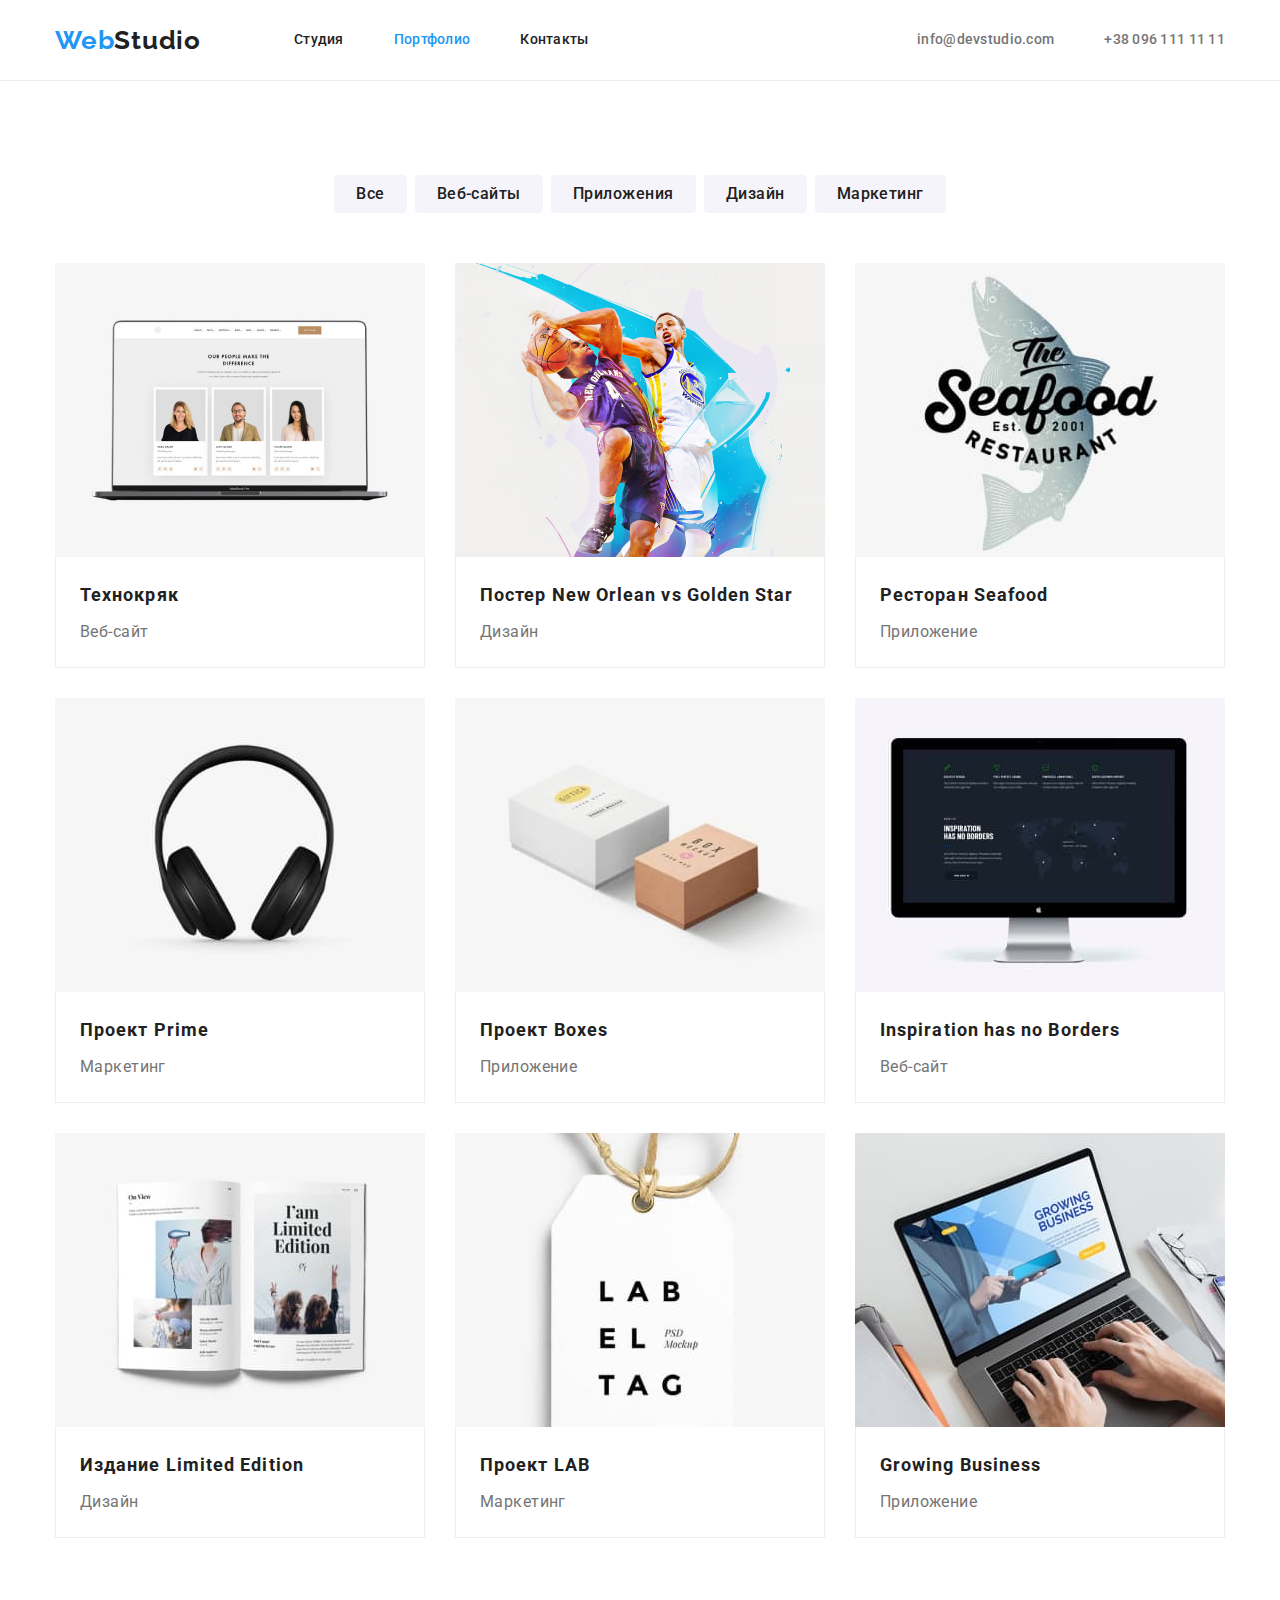
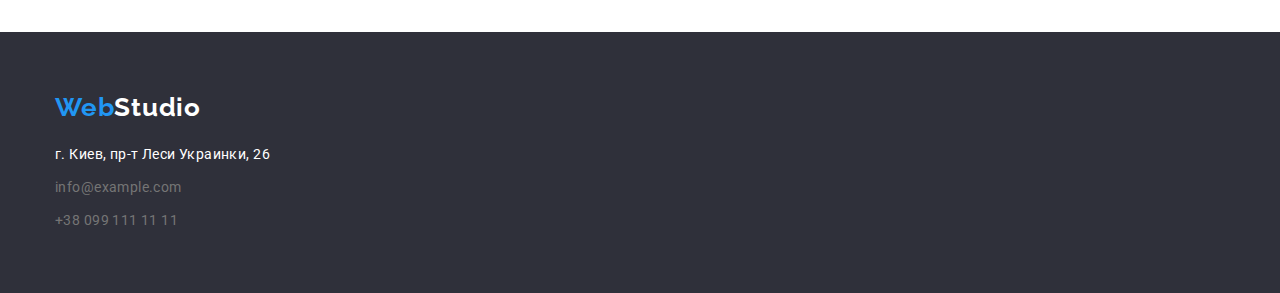
==== portfolio.html @ 189f7c7a "Добавляет макет" ====
<!DOCTYPE html>
<html lang="ru">
<head>
    <meta charset="UTF-8">
    <meta http-equiv="X-UA-Compatible" content="IE=edge">
    <meta name="viewport" content="width=device-width, initial-scale=1.0">
    <title>WebStudio</title>
    <link rel="preconnect" href="https://fonts.googleapis.com">
    <link rel="preconnect" href="https://fonts.gstatic.com" crossorigin>
    <link href="https://fonts.googleapis.com/css2?family=Raleway:wght@700&family=Roboto:wght@400;500;700&display=swap" rel="stylesheet">
    <link rel="stylesheet" href="https://cdnjs.cloudflare.com/ajax/libs/modern-normalize/1.1.0/modern-normalize.min.css">
    <link rel="stylesheet" href="./css/styles.css">
</head>
<body>
    <!--Header-->
    <header class="header">
        <div class="container">
            <nav class="main-nav">
                <a href="./index.html" class="logo"><span class="logo-accent">Web</span>Studio</a>
    
                <ul class="sait-nav list">
                    <li class="sait-nav-item"><a href="./index.html" class="link">Студия</a></li>
                    <li class="sait-nav-item"><a href="./portfolio.html" class="link current">Портфолио</a></li>
                    <li class="sait-nav-item"><a href="" class="link">Контакты</a></li>
                </ul>
            </nav>
    
            <ul class="contacts list">
                <li class="contacts-item"><a class="contacts-link" href="mailto:info@devstudio.com">info@devstudio.com</a>
                </li>
                <li class="contacts-item"><a class="contacts-link" href="tel:+380961111111">+38 096 111 11 11</a></li>
    
            </ul>
        </div>
    </header>
    <!--Main-->
    <main>
        <section class="portfolio">
            <div class="container">
                <h1 class="visually-hidden">Портфолио</h1>
                <ul class="portfolio-btn-list list">
                    <li class="portfolio-btn-item"><button type="button" class="portfolio-button">Все</button></li>
                    <li class="portfolio-btn-item"><button type="button" class="portfolio-button">Веб-сайты</button></li>
                    <li class="portfolio-btn-item"><button type="button" class="portfolio-button">Приложения</button></li>
                    <li class="portfolio-btn-item"><button type="button" class="portfolio-button">Дизайн</button></li>
                    <li class="portfolio-btn-item"><button type="button" class="portfolio-button">Маркетинг</button></li>
                </ul>
                
                <ul class="cases list">
                    <li class="case-item">
                        <a href="" class="case-link">
                            <img src="./img/case-1.jpg" alt="ноутбук" width="370">
                            <div class="case-content">
                                <h2 class="case-title">Технокряк</h2>
                                <p class="case-type">Веб-сайт</p>
                            </div>
                        </a>
                    </li>
                
                    <li class="case-item">
                        <a href="" class="case-link">
                            <img src="./img/case-2.jpg" alt="два баскетболиста" width="370">
                            <div class="case-content">
                                <h2 class="case-title">Постер New Orlean vs Golden Star</h2>
                                <p class="case-type">Дизайн</p>
                            </div>
                        </a>
                    </li>
                
                    <li class="case-item">
                        <a href="" class="case-link">
                            <img src="./img/case-3.jpg" alt="логотип ресторана" width="370">
                            <div class="case-content">
                                <h2 class="case-title">Ресторан Seafood</h2>
                                <p class="case-type">Приложение</p>
                            </div>
                        </a>
                    </li>
                
                    <li class="case-item">
                        <a href="" class="case-link">
                            <img src="./img/case-4.jpg" alt="наушники" width="370">
                            <div class="case-content">
                                <h2 class="case-title">Проект Prime</h2>
                                <p class="case-type">Маркетинг</p>
                            </div>
                        </a>
                    </li>
                
                    <li class="case-item">
                        <a href="" class="case-link">
                            <img src="./img/case-5.jpg" alt="две коробки" width="370">
                            <div class="case-content">
                                <h2 class="case-title">Проект Boxes</h2>
                                <p class="case-type">Приложение</p>
                            </div>
                        </a>
                    </li>
                
                    <li class="case-item">
                        <a href="" class="case-link">
                            <img src="./img/case-6.jpg" alt="компьютер" width="370">
                            <div class="case-content">
                                <h2 class="case-title">Inspiration has no Borders</h2>
                                <p class="case-type">Веб-сайт</p>
                            </div>
                        </a>
                    </li>
                
                    <li class="case-item">
                        <a href="" class="case-link">
                            <img src="./img/case-7.jpg" alt="журнал" width="370">
                            <div class="case-content">
                                <h2 class="case-title">Издание Limited Edition</h2>
                                <p class="case-type">Дизайн</p>
                            </div>
                
                        </a>
                    </li>
                
                    <li class="case-item">
                        <a href="" class="case-link">
                            <img src="./img/case-8.jpg" alt="бирка с название проекта" width="370">
                            <div class="case-content">
                                <h2 class="case-title">Проект LAB</h2>
                                <p class="case-type">Маркетинг</p>
                            </div>
                        </a>
                    </li>
                
                    <li class="case-item">
                        <a href="" class="case-link">
                            <img src="./img/case-9.jpg" alt="ноутбук на столе" width="370">
                            <div class="case-content">
                                <h2 class="case-title">Growing Business</h2>
                                <p class="case-type">Приложение</p>
                            </div>
                        </a>
                    </li>
                </ul>
            </div>
 
        </section>
    </main>

    <!--Footer-->
    <footer class="footer">
        <div class="footer-box container">
            <a href="./index.html" class="logo"><span class="logo-accent">Web</span>Studio</a>
            <address class="footer-contacts">
                <ul class="contacts list">
                    <li class="footer-contacts-item"><a class="contacts-link adds"
                            href="https://goo.gl/maps/8DTcKhsca9sqMdtq7" target="_blank" rel="noopener nofollow">г. Киев,
                            пр-т Леси Украинки, 26</a></li>
                    <li class="footer-contacts-item"><a class="contacts-link" href="mailto:">info@example.com</a></li>
                    <li class="footer-contacts-item"><a class="contacts-link" href="tel:+380961111111">+38 099 111 11 11</a>
                    </li>
                </ul>
            </address>
        </div>
    </footer>
</body>
    
</html>
---- css/styles.css ----
:root {
    --title-color: #212121;
    --text-color: #757575;
    --accent-color: #2196F3;
    --primery-bgr-color: #FFFFFF;
    --secondary-bgr-color: #F5F4FA;
    --footer-brg-color: #2F303A;
}

body {

    background-color: var(--primary-bgr-color);
    color: var(--title-color);
    font-size: 14px;
    font-family: 'Roboto', sans-serif;
    letter-spacing: 0.03em;
    
}
h1, h2, h3, h4 { 
    margin: 0;
    color: var(--title-color);
}
p {
    margin: 0;
    color: var(--text-color);
}
img {
    display: block;
    max-width: 100%;
    height: auto;
}
.container {
    width: 1200px;
    margin-left: auto;
    margin-right: auto;
    padding-left: 15px;
    padding-right: 15px;
}

.list {
    list-style: none;
    margin: 0;
    padding: 0;
}

/* Header */
.header {
    border-bottom: 1px solid #ECECEC;

    font-weight: 500;
    line-height: 1.14;
    letter-spacing: 0.02em;
}
.header .container {
    display: flex;
    align-items: center;
}
.main-nav {
    display: flex;
    align-items: center;
}
.logo {
    color: var(--title-color);
    font-family: 'Raleway', sans-serif;
    font-weight: 700;
    font-size: 26px;
    line-height: 1.19;
    letter-spacing: 0.03em;
    text-decoration: none;
}
.logo-accent {
    color: var(--accent-color);
}
.header .logo {
    margin-right: 93px;
}
.sait-nav {
    display: flex;
}
.sait-nav-item:not(:last-child) {
    margin-right: 50px;
}
.sait-nav .link {
    display: block;
    padding-top: 32px;
    padding-bottom: 32px;

    color: var(--title-color);
    text-decoration: none;
}
.sait-nav .link.current {
    color: var(--accent-color);
}
.header .contacts {

    display: flex;
    margin-left: auto;
}

.contacts-item:not(:last-child) {
    margin-right: 50px;

}
.contacts-link {
    color: var(--text-color);
    font-style: normal;
    text-decoration: none;
}
.sait-nav .link:hover,
.sait-nav .link:focus,
.contacts-link:hover,
.contacts-link:focus,
.contacts-link.adds:hover,
.contacts-link.adds:focus {

    color: var(--accent-color);
}

/*Hero, footer */

.hero, .footer {
    background-color: var(--footer-brg-color);
}
.hero {
    padding-top: 200px;
    padding-bottom: 200px;

    text-align: center;
}
.hero-title {
    margin: 0 auto 30px auto;
    max-width: 696px;

    color: var(--primery-bgr-color);
    font-weight: 900;
    font-size: 44px;
    line-height: 1.36;
    letter-spacing: 0.06em;
    text-transform: uppercase;
}
.hero-button {
    padding: 10px 32px;
    border: 0;
    border-radius: 4px;
    
    color: var(--primery-bgr-color);
    background-color: var(--accent-color);
    font-family: inherit;
    font-weight: 700;
    font-size: 16px;
    line-height: 1.88;
    letter-spacing: 0.06em;
    
    box-shadow: 0px 4px 4px rgba(0, 0, 0, 0.15);
    cursor: pointer;
}
.footer {
    padding-top: 60px;
    padding-bottom: 60px;
}
.footer .logo {

    
    color: var(--primery-bgr-color);
}
.footer-contacts {
    margin-top: 20px;

    line-height: 1.71;
}
.footer-contacts-item:not(:last-child) {
    margin-bottom: 9px;
}
.contacts-link.adds {
    color: var(--primery-bgr-color);
}

/*Main*/
.section-title {
    margin-bottom: 50px;

    font-weight: 700;
    font-size: 36px;
    line-height: 1.17;
    text-align: center;
}

.visually-hidden {
    position: absolute;
    width: 1px;
    height: 1px;
    margin: -1px;
    border: 0;
    padding: 0;

    white-space: nowrap;
    clip-path: inset(100%);
    clip: rect(0 0 0 0);
    overflow: hidden;
}

/*Features */
.features {
    padding-top: 94px;
}
.features-list {
    display: flex;
}
.feature-item:not(:last-child) {
    margin-right: 30px;
}
.feature-title {
    margin-bottom: 10px;

    font-weight: 700;
    font-size: 14px;
    line-height: 1.14;
    text-transform: uppercase;
}
.feature-description {
    line-height: 1.71;
}

/*Services, employees*/
.services, .employees {
    padding-top: 94px;
    padding-bottom: 94px;
}
.services-list, .employees-list {
    display: flex;
}
.service:not(:last-child) {
    margin-right: 30px;
}
.employees {
    background-color: var(--secondary-bgr-color);
}
.employee {
    background-color: var(--primery-bgr-color);
    text-align: center;

    border-radius: 0px 0px 4px 4px;
    box-shadow: 0px 1px 3px rgba(0, 0, 0, 0.12), 
                0px 1px 1px rgba(0, 0, 0, 0.14), 
                0px 2px 1px rgba(0, 0, 0, 0.2);
    
}
.employee:not(:last-child) {
    margin-right: 30px;
}
.employee-content {
    padding-top: 30px;
    padding-bottom: 30px;
}
.employee-name, .employee-position {
    font-size: 16px;
    line-height: 1.19;
    
}
.employee-name {
    margin-bottom: 10px;

    font-weight: 500;
}
/*Portfolio*/
.portfolio {    
    padding-top: 94px;
    padding-bottom: 94px;
}
.portfolio-btn-list {
    display: flex;
    justify-content: center;
    margin-bottom: 50px;
}
.portfolio-btn-item:not(:last-child) {
    margin-right: 8px;
}
.portfolio-button {
    padding: 6px 22px;
    border: 0;
    border-radius: 4px;

    color: var(--title-color);
    background-color: var(--secondary-bgr-color);
    font-family: inherit;
    font-weight: 500;
    font-size: 16px;
    line-height: 1.62;
    letter-spacing: 0.03em;

    cursor: pointer;
 
}

.portfolio-button:hover,
.portfolio-button:focus {
    color: var(--primery-bgr-color);
    background-color: var(--accent-color);
    box-shadow: 0px 3px 1px rgba(0, 0, 0, 0.1), 0px 1px 2px rgba(0, 0, 0, 0.08), 0px 2px 2px rgba(0, 0, 0, 0.12);
}
.cases {
    display: flex;
    flex-wrap: wrap;
    margin-top: -30px;
    margin-left: -30px;
    }
.case-item {
    flex-basis: calc((100% - 90px) / 3);
    margin-top: 30px;
    margin-left: 30px;

    /*margin-right: 30px;
    margin-botton: 30px;*/
}
/*.case-item:nth-child(3n) {
    margin-right: 0;
}
.case-item:nth-last-child(-n+3) {
    margin-bottom: 0;
}*/
.case-link {
    text-decoration: none;
}
.case-content {
    padding: 20px 24px;
    border: 1px solid #EEEEEE;
    border-top: 0;
}
.case-title {
    margin-bottom: 4px;

    font-weight: 700;
    font-size: 18px;
    line-height: 2;
    letter-spacing: 0.06em;

}

.cases.list .case-type {
    font-size: 16px;
    line-height: 1.88;
}
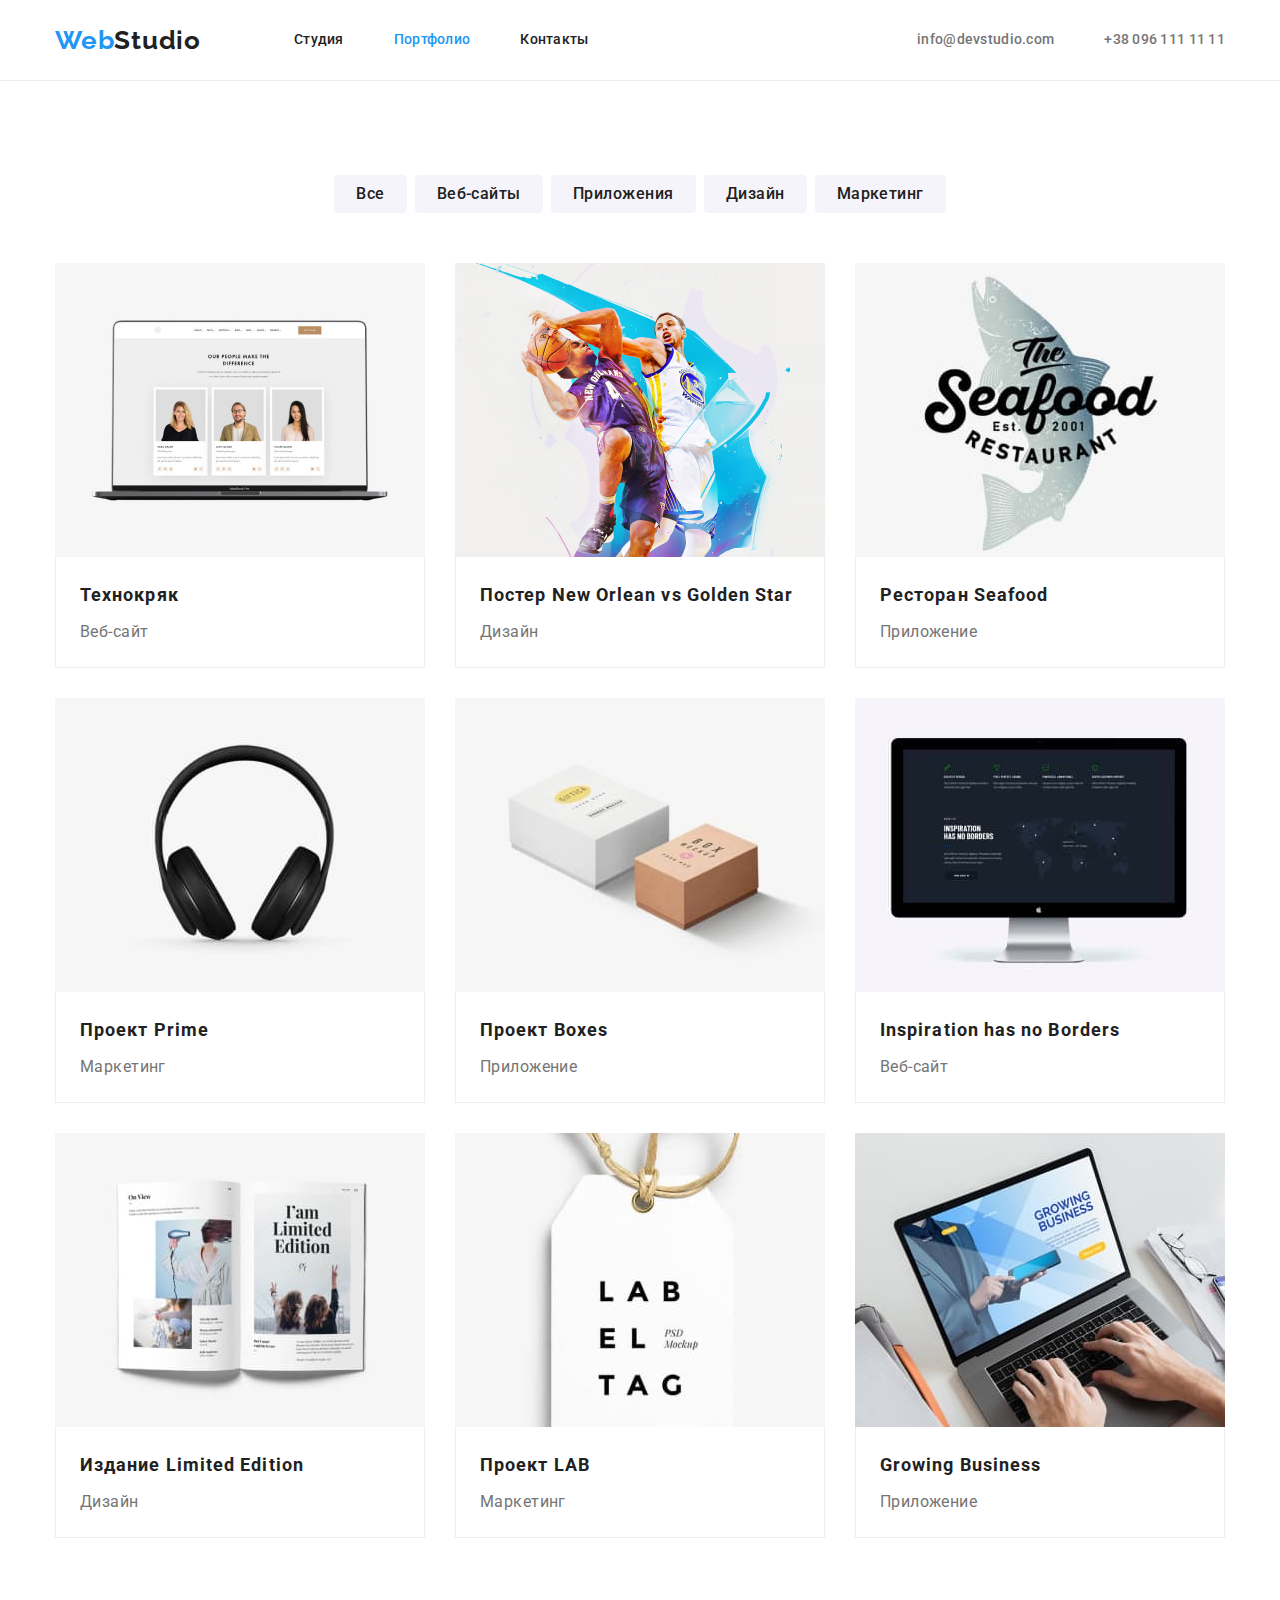
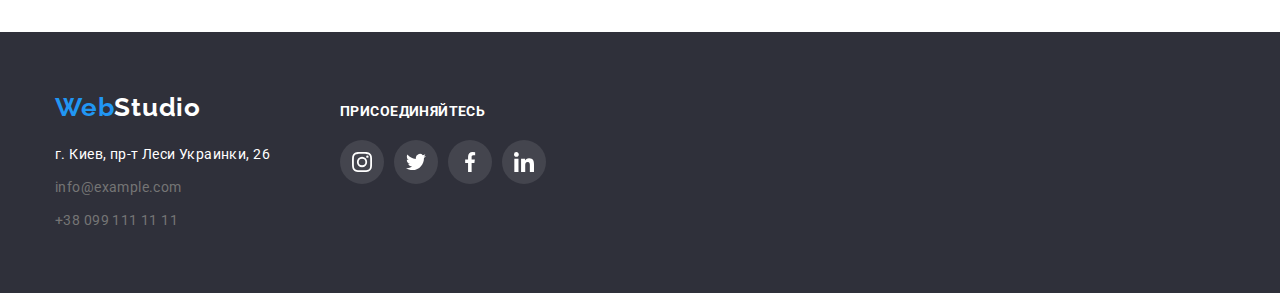
==== commit d1272440: "Update portfolio.html" ====
--- a/portfolio.html
+++ b/portfolio.html
@@ -146,17 +146,53 @@
     <!--Footer-->
     <footer class="footer">
         <div class="footer-box container">
-            <a href="./index.html" class="logo"><span class="logo-accent">Web</span>Studio</a>
-            <address class="footer-contacts">
-                <ul class="contacts list">
-                    <li class="footer-contacts-item"><a class="contacts-link adds"
-                            href="https://goo.gl/maps/8DTcKhsca9sqMdtq7" target="_blank" rel="noopener nofollow">г. Киев,
-                            пр-т Леси Украинки, 26</a></li>
-                    <li class="footer-contacts-item"><a class="contacts-link" href="mailto:">info@example.com</a></li>
-                    <li class="footer-contacts-item"><a class="contacts-link" href="tel:+380961111111">+38 099 111 11 11</a>
-                    </li>
-                </ul>
-            </address>
+            <div class="footer-contacts-box">
+                <a href="./index.html" class="logo"><span class="logo-accent">Web</span>Studio</a>
+                <address class="footer-contacts">
+                    <ul class="contacts list">
+                        <li class="footer-contacts-item"><a class="contacts-link adds"
+                                href="https://goo.gl/maps/8DTcKhsca9sqMdtq7" target="_blank" rel="noopener nofollow">г.
+                                Киев, пр-т Леси Украинки, 26</a></li>
+                        <li class="footer-contacts-item"><a class="contacts-link" href="mailto:">info@example.com</a></li>
+                        <li class="footer-contacts-item"><a class="contacts-link" href="tel:+380961111111">+38 099 111 11
+                                11</a></li>
+                    </ul>
+                </address>
+            </div>
+            <div class="footer-socials">
+                <p class="text">ПРИСОЕДИНЯЙТЕСЬ</p>
+    
+                <ul class="socials-list list">
+                    <li class="socials-item">
+                        <a href="" target="_blank" rel="noopener nofollow" class="socials-link">
+                            <svg class="socials-icon">
+                                <use href="./img/sprite.svg#instagram"></use>
+                            </svg>
+                        </a>
+                    </li>
+                    <li class="socials-item">
+                        <a href="" target="_blank" rel="noopener nofollow" class="socials-link">
+                            <svg class="socials-icon">
+                                <use href="./img/sprite.svg#twitter"></use>
+                            </svg>
+                        </a>
+                    </li>
+                    <li class="socials-item">
+                        <a href="" target="_blank" rel="noopener nofollow" class="socials-link">
+                            <svg class="socials-icon">
+                                <use href="./img/sprite.svg#facebook"></use>
+                            </svg>
+                        </a>
+                    </li>
+                    <li class="socials-item">
+                        <a href="" target="_blank" rel="noopener nofollow" class="socials-link">
+                            <svg class="socials-icon">
+                                <use href="./img/sprite.svg#linkedin"></use>
+                            </svg>
+                        </a>
+                    </li>
+                </ul>
+            </div>
         </div>
     </footer>
 </body>
--- a/css/styles.css
+++ b/css/styles.css
@@ -116,16 +116,24 @@
     color: var(--accent-color);
 }
 
-/*Hero, footer */
-
-.hero, .footer {
-    background-color: var(--footer-brg-color);
-}
+/*Hero */
+
+
 .hero {
+    max-width: 1600px;
+    height: 600px;
+    margin-left: auto;
+    margin-right: auto;
     padding-top: 200px;
     padding-bottom: 200px;
 
     text-align: center;
+
+    background-image: linear-gradient(
+            to right, 
+            rgba(47, 48, 58, 0.4),
+            rgba(47, 48, 58, 0.4)), 
+        url(../img/hero-background.jpg);
 }
 .hero-title {
     margin: 0 auto 30px auto;
@@ -154,13 +162,24 @@
     box-shadow: 0px 4px 4px rgba(0, 0, 0, 0.15);
     cursor: pointer;
 }
+
+/*Footer*/
+.hero,
+.footer {
+    background-color: var(--footer-brg-color);
+}
+
 .footer {
     padding-top: 60px;
     padding-bottom: 60px;
 }
+.footer-box {
+    display: flex;
+}
+.footer-contacts-box {
+    margin-right: 70px;
+}
 .footer .logo {
-
-    
     color: var(--primery-bgr-color);
 }
 .footer-contacts {
@@ -173,6 +192,52 @@
 }
 .contacts-link.adds {
     color: var(--primery-bgr-color);
+}
+.footer-socials {}
+
+.footer-socials>.text {
+    margin-top: 12px;
+    margin-bottom: 20px;
+
+    font-weight: 700;
+    line-height: 1.14;
+    color: var(--primery-bgr-color);
+}
+
+.socials-list {
+    display: flex;
+}
+
+.socials-item:not(:last-child) {
+    margin-right: 10px;
+}
+
+.socials-link {
+    display: block;
+    width: 44px;
+    height: 44px;
+    border-radius: 50%;
+}
+
+.footer-socials .socials-link {
+    background-color: rgba(255, 255, 255, 0.1);
+}
+
+.socials-icon {
+    margin: 12px;
+    width: 20px;
+    height: 20px;
+    object-position: center;
+}
+
+.footer-socials .socials-icon {
+    fill: var(--primery-bgr-color);
+}
+
+.footer-socials .socials-link:hover,
+.footer-socials .socials-link:focus {
+    background-color: var(--accent-color);
+
 }
 
 /*Main*/
@@ -209,6 +274,23 @@
 .feature-item:not(:last-child) {
     margin-right: 30px;
 }
+.feature-thumb{
+    margin-bottom: 30px;
+    padding-top: 25px;
+    padding-bottom: 25px;
+    width: 270px;
+    height: 120px;
+    border-radius: 4px;
+    text-align: center;
+
+    background-color: var(--secondary-bgr-color);
+}
+.feature-icon {
+    margin-left: auto;
+    width: 70px;
+    height: 70px;
+
+}
 .feature-title {
     margin-bottom: 10px;
 
@@ -220,6 +302,7 @@
 .feature-description {
     line-height: 1.71;
 }
+
 
 /*Services, employees*/
 .services, .employees {
@@ -250,7 +333,7 @@
 }
 .employee-content {
     padding-top: 30px;
-    padding-bottom: 30px;
+    padding-bottom: 16px;
 }
 .employee-name, .employee-position {
     font-size: 16px;
@@ -262,6 +345,23 @@
 
     font-weight: 500;
 }
+.employees .socials-list {
+    justify-content: center;
+    margin-bottom: 30px;
+}     
+.employees .socials-icon {    
+    fill: #AFB1B8;
+}
+.employees .socials-link:hover,
+.employees .socials-link:focus {
+    background-color: var(--accent-color);
+ 
+}
+.employees .socials-link:hover .socials-icon,
+.employees .socials-link:focus .socials-icon{
+fill: var(--primery-bgr-color);
+}
+
 /*Portfolio*/
 .portfolio {    
     padding-top: 94px;
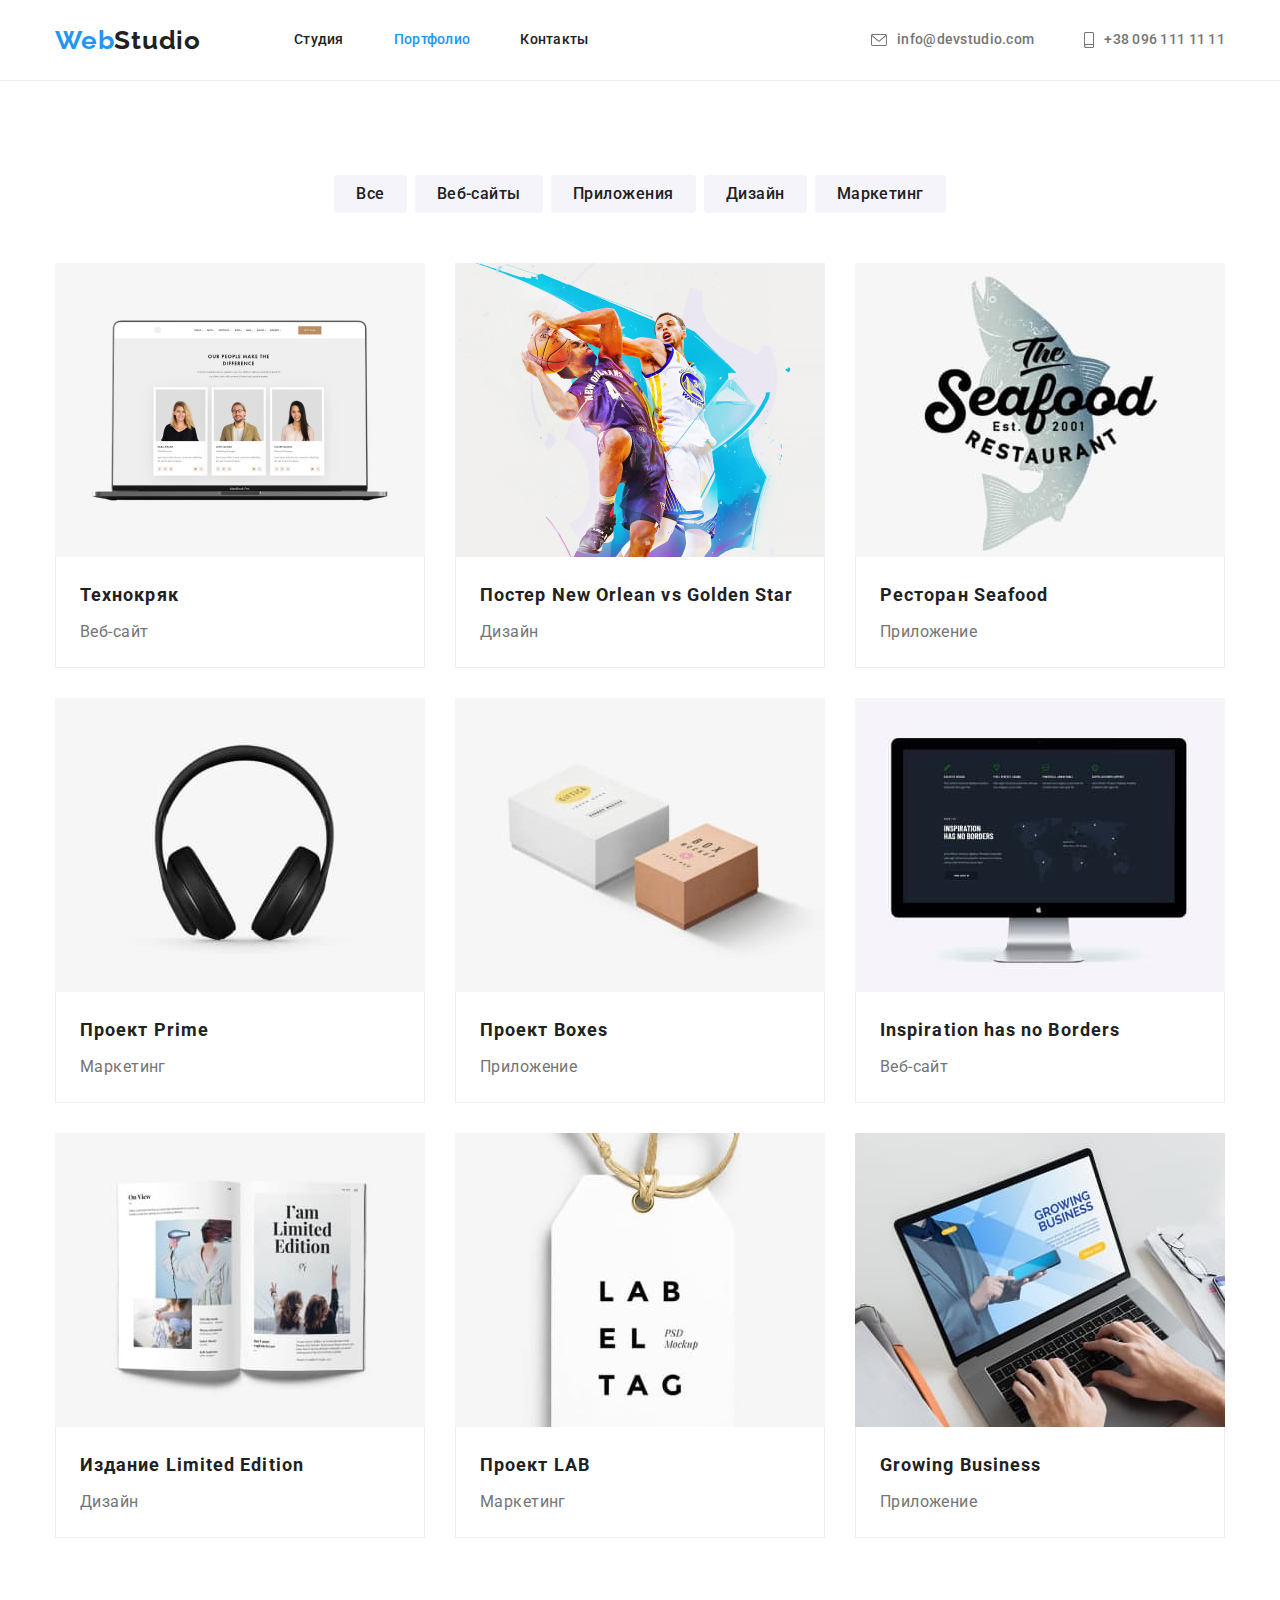
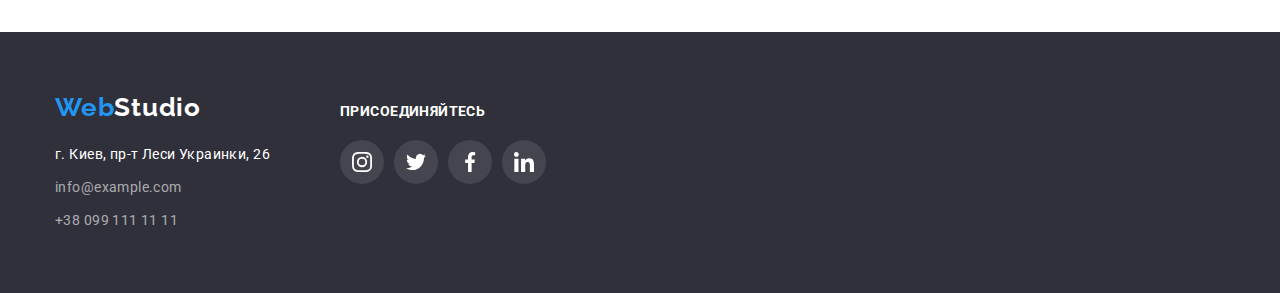
==== commit f6a54bdc: "Добавляет иконки к контактам в хедере" ====
--- a/portfolio.html
+++ b/portfolio.html
@@ -26,10 +26,23 @@
             </nav>
     
             <ul class="contacts list">
-                <li class="contacts-item"><a class="contacts-link" href="mailto:info@devstudio.com">info@devstudio.com</a>
+                <li class="contacts-item">
+                    <a class="contacts-link" href="mailto:info@devstudio.com">
+                        <svg class="icon" width="16" height="12">
+                            <use href="./img/sprite.svg#envelope"></use>
+                        </svg>
+                        info@devstudio.com
+                    </a>
                 </li>
-                <li class="contacts-item"><a class="contacts-link" href="tel:+380961111111">+38 096 111 11 11</a></li>
-    
+                <li class="contacts-item">
+                    <a class="contacts-link" href="tel:+380961111111">
+                        <svg class="icon" width="10" height="16">
+                            <use href="./img/sprite.svg#smartphone"></use>
+                        </svg>
+                        +38 096 111 11 11
+                    </a>
+                </li>
+            
             </ul>
         </div>
     </header>
--- a/css/styles.css
+++ b/css/styles.css
@@ -102,17 +102,27 @@
 
 }
 .contacts-link {
-    color: var(--text-color);
     font-style: normal;
     text-decoration: none;
+}
+.header .contacts-link{
+    display: flex;
+    align-items: center;
+    color: var(--text-color);
+}
+.contacts-link > .icon {
+    margin-right: 10px;
+    fill: currentColor;
+    
 }
 .sait-nav .link:hover,
 .sait-nav .link:focus,
 .contacts-link:hover,
 .contacts-link:focus,
 .contacts-link.adds:hover,
-.contacts-link.adds:focus {
-
+.contacts-link.adds:focus,
+.footer .contacts-link:hover,
+.footer .contacts-link:focus {
     color: var(--accent-color);
 }
 
@@ -187,13 +197,18 @@
 
     line-height: 1.71;
 }
+.footer-contacts-item {
+
+}
 .footer-contacts-item:not(:last-child) {
     margin-bottom: 9px;
 }
+.footer .contacts-link {
+    color: rgba(255, 255, 255, 0.6);
+}
 .contacts-link.adds {
     color: var(--primery-bgr-color);
 }
-.footer-socials {}
 
 .footer-socials>.text {
     margin-top: 12px;
@@ -227,7 +242,6 @@
     margin: 12px;
     width: 20px;
     height: 20px;
-    object-position: center;
 }
 
 .footer-socials .socials-icon {
@@ -305,7 +319,7 @@
 
 
 /*Services, employees*/
-.services, .employees {
+.services, .employees, .clients {
     padding-top: 94px;
     padding-bottom: 94px;
 }
@@ -360,6 +374,36 @@
 .employees .socials-link:hover .socials-icon,
 .employees .socials-link:focus .socials-icon{
 fill: var(--primery-bgr-color);
+}
+
+/*Clients*/
+.clients-list{
+    display: flex;
+    justify-content: space-between;
+}
+.clients-link {
+    display: flex;
+    justify-content: center;
+    align-items: center;
+    width: 170px;
+    height: 92px;
+    border: 1px solid #AFB1B8;
+    border-radius: 4px;
+
+}
+.clients-logo {
+    width: 106px;
+    height: 60px;
+    object-position: center;
+    fill: #AFB1B8;
+}
+.clients-link:hover,
+.clients-link:focus {
+    border-color: var(--accent-color);
+}
+.clients-link:hover .clients-logo,
+.clients-link:focus .clients-logo {
+    fill: var(--accent-color);
 }
 
 /*Portfolio*/
@@ -418,6 +462,13 @@
 .case-item:nth-last-child(-n+3) {
     margin-bottom: 0;
 }*/
+.case-item:hover,
+.case-item:focus {
+    box-shadow: 0px 1px 1px rgba(0, 0, 0, 0.12), 
+                0px 4px 4px rgba(0, 0, 0, 0.06), 
+                1px 4px 6px rgba(0, 0, 0, 0.16);
+}
+
 .case-link {
     text-decoration: none;
 }
